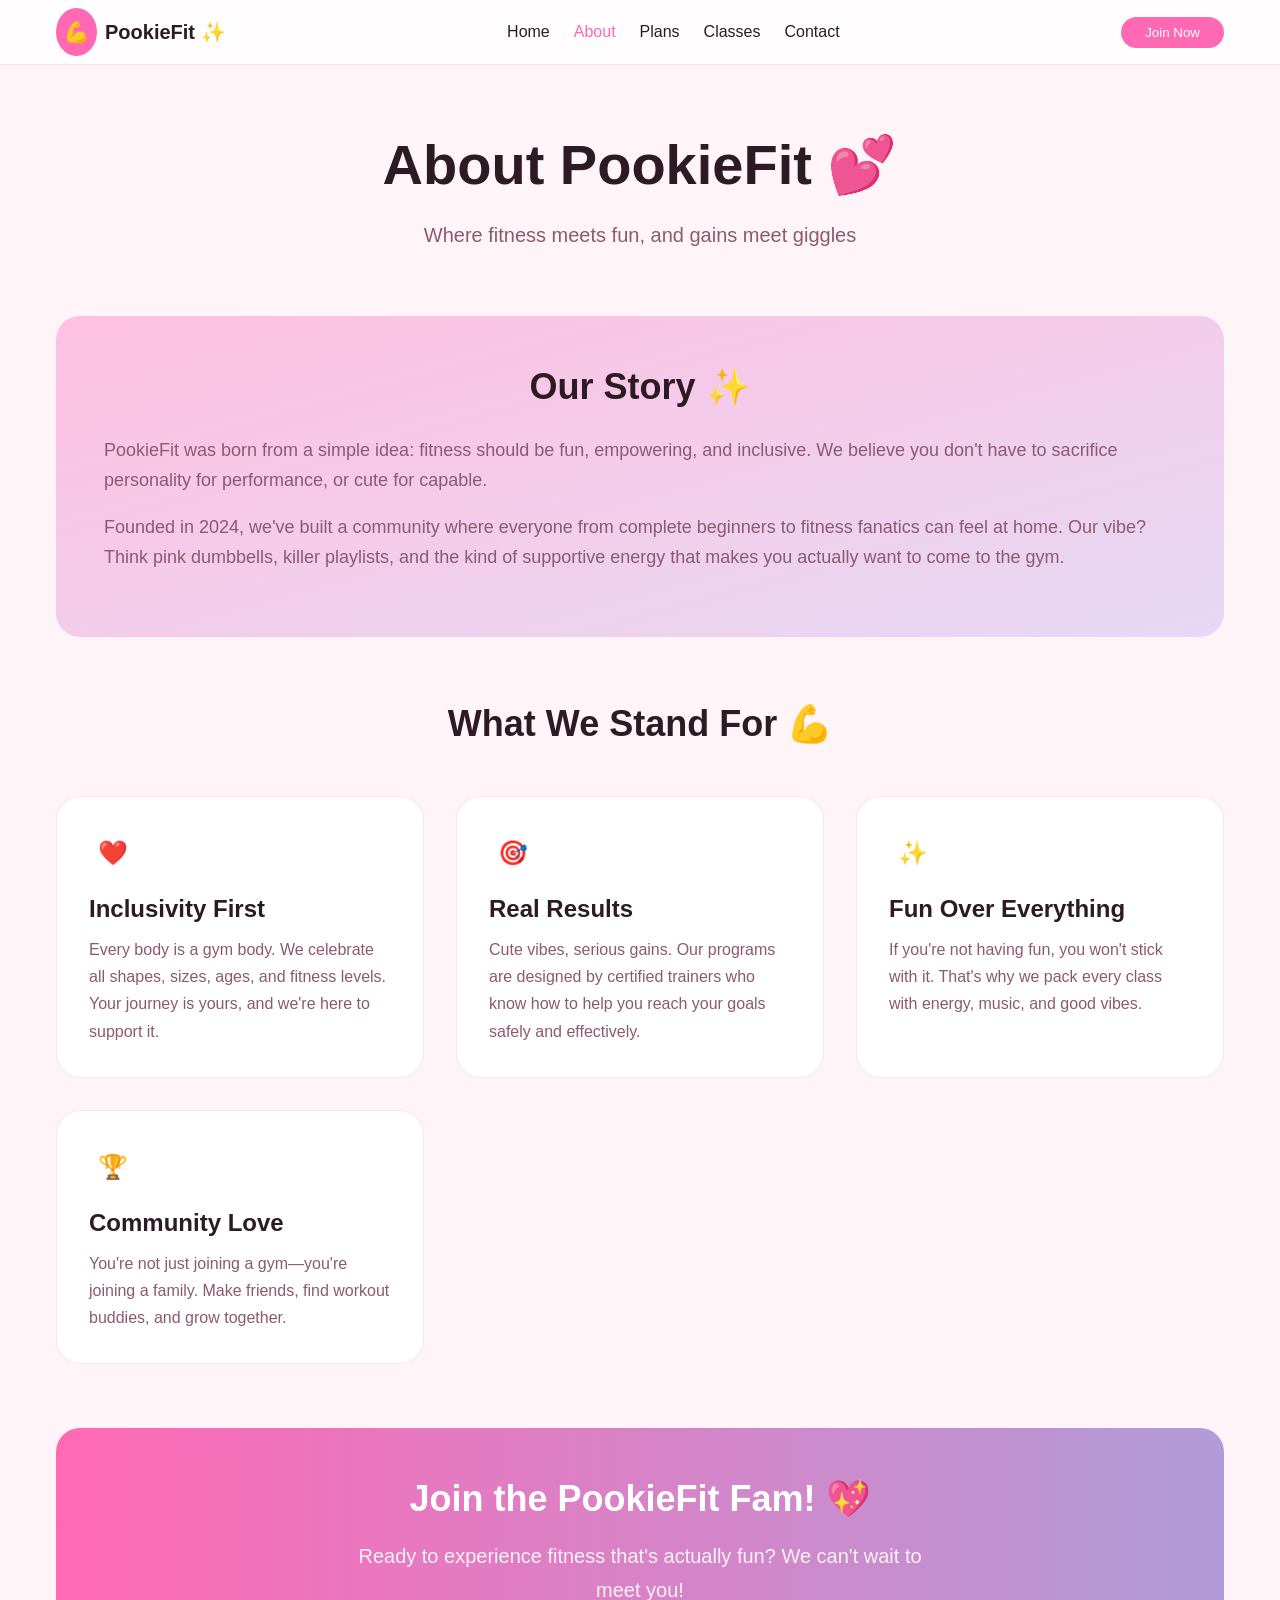
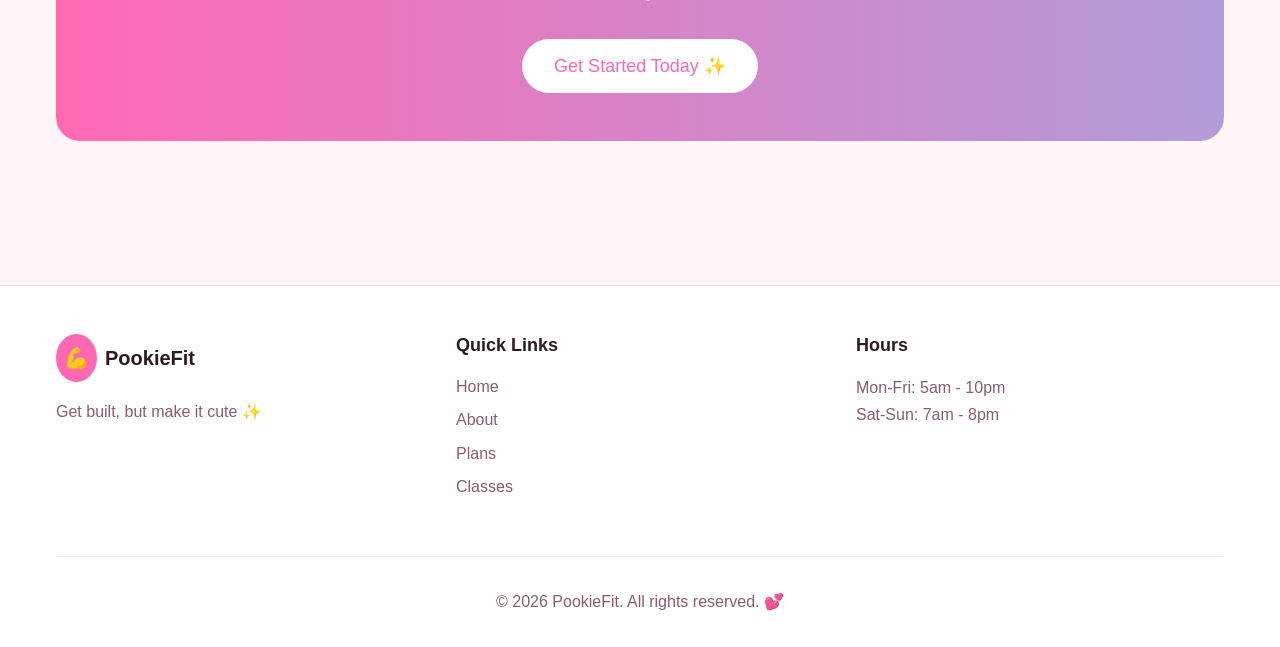
==== about.html @ 184f2e8b "Add files via upload" ====
<!DOCTYPE html>
<html lang="en">
    <head>
        <meta charset="UTF-8">
        <meta name="viewport" content="width=device-width, initial-scale=1.0">
        <title>About - PookieFit</title>
        <link rel="stylesheet" href="css/styles.css">
        <script src="js/scripts.js" defer></script>
    </head>
    <body>
        <nav class="navbar">
            <div class="nav-container">
                <div class="nav-header">
                    <a href="index.html" class="logo">
                        <div class="logo-icon">💪</div>
                        <span class="logo-text">PookieFit <span
                                class="sparkle">✨</span></span>
                    </a>

                    <div class="nav-links desktop-nav">
                        <a href="index.html">Home</a>
                        <a href="about.html" class="active">About</a>
                        <a href="plans.html">Plans</a>
                        <a href="classes.html">Classes</a>
                        <a href="contact.html">Contact</a>
                    </div>

                    <button class="cta-button">Join Now</button>
                </div>

                <div class="nav-links mobile-nav">
                    <a href="index.html">Home</a>
                    <a href="about.html" class="active">About</a>
                    <a href="plans.html">Plans</a>
                    <a href="classes.html">Classes</a>
                    <a href="contact.html">Contact</a>
                </div>
            </div>
        </nav>

        <main class="page-content">
            <div class="container">
                <div class="page-header">
                    <h1>About PookieFit 💕</h1>
                    <p class="page-subtitle">Where fitness meets fun, and gains
                        meet giggles</p>
                </div>

                <section class="story-section">
                    <div class="story-card">
                        <h2>Our Story ✨</h2>
                        <p>PookieFit was born from a simple idea: fitness should
                            be fun, empowering, and inclusive. We believe you
                            don't have to sacrifice personality for performance,
                            or cute for capable.</p>
                        <p>Founded in 2024, we've built a community where
                            everyone from complete beginners to fitness fanatics
                            can feel at home. Our vibe? Think pink dumbbells,
                            killer playlists, and the kind of supportive energy
                            that makes you actually want to come to the gym.</p>
                    </div>
                </section>

                <section class="values-section">
                    <h2 class="section-title">What We Stand For 💪</h2>
                    <div class="values-grid">
                        <div class="value-card">
                            <div class="value-icon pink">❤️</div>
                            <h3>Inclusivity First</h3>
                            <p>Every body is a gym body. We celebrate all
                                shapes, sizes, ages, and fitness levels. Your
                                journey is yours, and we're here to support
                                it.</p>
                        </div>

                        <div class="value-card">
                            <div class="value-icon purple">🎯</div>
                            <h3>Real Results</h3>
                            <p>Cute vibes, serious gains. Our programs are
                                designed by certified trainers who know how to
                                help you reach your goals safely and
                                effectively.</p>
                        </div>

                        <div class="value-card">
                            <div class="value-icon pink">✨</div>
                            <h3>Fun Over Everything</h3>
                            <p>If you're not having fun, you won't stick with
                                it. That's why we pack every class with energy,
                                music, and good vibes.</p>
                        </div>

                        <div class="value-card">
                            <div class="value-icon purple">🏆</div>
                            <h3>Community Love</h3>
                            <p>You're not just joining a gym—you're joining a
                                family. Make friends, find workout buddies, and
                                grow together.</p>
                        </div>
                    </div>
                </section>

                <section class="cta-banner">
                    <h2>Join the PookieFit Fam! 💖</h2>
                    <p>Ready to experience fitness that's actually fun? We can't
                        wait to meet you!</p>
                    <button class="btn-white">Get Started Today ✨</button>
                </section>
            </div>
        </main>

        <footer class="footer">
            <div class="container">
                <div class="footer-grid">
                    <div class="footer-col">
                        <div class="footer-logo">
                            <div class="logo-icon">💪</div>
                            <span class="logo-text">PookieFit</span>
                        </div>
                        <p>Get built, but make it cute ✨</p>
                    </div>

                    <div class="footer-col">
                        <h4>Quick Links</h4>
                        <a href="index.html">Home</a>
                        <a href="about.html">About</a>
                        <a href="plans.html">Plans</a>
                        <a href="classes.html">Classes</a>
                    </div>

                    <div class="footer-col">
                        <h4>Hours</h4>
                        <p>Mon-Fri: 5am - 10pm</p>
                        <p>Sat-Sun: 7am - 8pm</p>
                    </div>
                </div>

                <div class="footer-bottom">
                    © 2026 PookieFit. All rights reserved. 💕
                </div>
            </div>
        </footer>

        <script src="script.js"></script>
    </body>
</html>
---- css/styles.css ----
/* Reset and Base Styles */
* {
    margin: 0;
    padding: 0;
    box-sizing: border-box;
}

body {
    font-family: -apple-system, BlinkMacSystemFont, 'Segoe UI', Roboto, 'Helvetica Neue', Arial, sans-serif;
    background-color: #fff5f9;
    color: #2d1b23;
    line-height: 1.6;
}

h1, h2, h3, h4 {
    font-weight: 600;
    line-height: 1.3;
}

h1 {
    font-size: 3rem;
}

h2 {
    font-size: 2.25rem;
}

h3 {
    font-size: 1.5rem;
}

h4 {
    font-size: 1.125rem;
}

p {
    line-height: 1.7;
}

.container {
    max-width: 1200px;
    margin: 0 auto;
    padding: 0 1rem;
}

/* Navigation */
.navbar {
    background: rgba(255, 255, 255, 0.8);
    backdrop-filter: blur(10px);
    border-bottom: 1px solid rgba(255, 105, 180, 0.2);
    position: sticky;
    top: 0;
    z-index: 1000;
}

.nav-container {
    max-width: 1200px;
    margin: 0 auto;
    padding: 0 1rem;
}

.nav-header {
    display: flex;
    justify-content: space-between;
    align-items: center;
    height: 4rem;
}

.logo {
    display: flex;
    align-items: center;
    gap: 0.5rem;
    text-decoration: none;
    color: #2d1b23;
}

.logo-icon {
    background: #ff69b4;
    padding: 0.5rem;
    border-radius: 50%;
    font-size: 1.25rem;
}

.logo-text {
    font-weight: 700;
    font-size: 1.25rem;
}

.sparkle {
    color: #ff69b4;
}

.nav-links {
    display: flex;
    gap: 1.5rem;
}

.nav-links a {
    text-decoration: none;
    color: #2d1b23;
    transition: color 0.3s ease;
    font-weight: 500;
}

.nav-links a:hover,
.nav-links a.active {
    color: #ff69b4;
}

.desktop-nav {
    display: none;
}

.mobile-nav {
    padding-bottom: 0.75rem;
    overflow-x: auto;
}

.mobile-nav a {
    white-space: nowrap;
}

.cta-button {
    background: #ff69b4;
    color: white;
    border: none;
    padding: 0.5rem 1.5rem;
    border-radius: 50px;
    cursor: pointer;
    font-weight: 500;
    transition: all 0.3s ease;
}

.cta-button:hover {
    transform: translateY(-2px) scale(1.05);
    box-shadow: 0 8px 20px rgba(255, 105, 180, 0.4);
}

/* Hero Section */
.hero {
    background: linear-gradient(to bottom right, #ffc0cb, #ffd4e5, #e6d9f5);
    padding: 5rem 1rem;
    text-align: center;
}

.hero-content {
    max-width: 800px;
    margin: 0 auto;
}

.hero-title {
    font-size: 3rem;
    margin-bottom: 1.5rem;
    display: flex;
    align-items: center;
    justify-content: center;
    gap: 1rem;
    flex-wrap: wrap;
}

.hero-subtitle {
    font-size: 1.25rem;
    color: #8b5a6f;
    margin-bottom: 2rem;
}

.hero-buttons {
    display: flex;
    gap: 1rem;
    justify-content: center;
    flex-wrap: wrap;
}

/* Buttons */
.btn-primary {
    background: #ff69b4;
    color: white;
    padding: 1rem 2rem;
    border-radius: 50px;
    text-decoration: none;
    font-weight: 500;
    font-size: 1.125rem;
    transition: all 0.3s ease;
    border: none;
    cursor: pointer;
    display: inline-block;
}

.btn-primary:hover {
    transform: translateY(-3px);
    box-shadow: 0 10px 25px rgba(255, 105, 180, 0.35);
}

.btn-secondary {
    background: white;
    color: #2d1b23;
    padding: 1rem 2rem;
    border-radius: 50px;
    text-decoration: none;
    font-weight: 500;
    font-size: 1.125rem;
    border: 2px solid #ff69b4;
    transition: all 0.3s ease;
    cursor: pointer;
    display: inline-block;
}

.btn-secondary:hover {
    background-color: #fff0f7;
    transform: translateY(-2px);
    box-shadow: 0 6px 15px rgba(255, 105, 180, 0.2);
}

.btn-white {
    background: white;
    color: #ff69b4;
    padding: 1rem 2rem;
    border-radius: 50px;
    border: none;
    font-weight: 500;
    font-size: 1.125rem;
    cursor: pointer;
    transition: all 0.3s ease;
}

.btn-white:hover {
    background-color: #fff0f7;
    transform: translateY(-2px);
    box-shadow: 0 8px 20px rgba(255, 255, 255, 0.35);
}

/* Features Section */
.features {
    padding: 4rem 1rem;
}

.section-title {
    text-align: center;
    margin-bottom: 3rem;
}

.features-grid {
    display: grid;
    grid-template-columns: repeat(auto-fit, minmax(280px, 1fr));
    gap: 2rem;
}

.feature-card {
    background: white;
    padding: 2rem;
    border-radius: 1.5rem;
    border: 1px solid rgba(255, 105, 180, 0.2);
    text-align: center;
    transition: all 0.3s ease;
}

.feature-card:hover {
    transform: translateY(-6px);
    box-shadow: 0 12px 30px rgba(255, 105, 180, 0.2);
}

.feature-icon {
    width: 4rem;
    height: 4rem;
    border-radius: 50%;
    display: flex;
    align-items: center;
    justify-content: center;
    margin: 0 auto 1rem;
    font-size: 2rem;
}

.feature-icon.pink {
    background: #ffc0e0;
}

.feature-icon.purple {
    background: #e6d9f5;
}

.feature-card h3 {
    margin-bottom: 0.75rem;
}

.feature-card p {
    color: #8b5a6f;
}

/* CTA Section */
.cta-section {
    background: linear-gradient(to right, #ff69b4, #b19cd9);
    padding: 4rem 1rem;
    text-align: center;
    color: white;
}

.cta-content {
    max-width: 800px;
    margin: 0 auto;
}

.cta-content h2 {
    color: white;
    margin-bottom: 1.5rem;
}

.cta-content p {
    font-size: 1.25rem;
    color: #fff0f7;
    margin-bottom: 2rem;
}

/* Footer */
.footer {
    background: white;
    border-top: 1px solid rgba(255, 105, 180, 0.2);
    margin-top: 5rem;
}

.footer-grid {
    display: grid;
    grid-template-columns: repeat(auto-fit, minmax(200px, 1fr));
    gap: 2rem;
    padding: 3rem 0;
}

.footer-col h4 {
    margin-bottom: 1rem;
}

.footer-col a {
    display: block;
    color: #8b5a6f;
    text-decoration: none;
    margin-bottom: 0.5rem;
    transition: color 0.3s ease;
}

.footer-col a:hover {
    color: #ff69b4;
}

.footer-col p {
    color: #8b5a6f;
}

.footer-logo {
    display: flex;
    align-items: center;
    gap: 0.5rem;
    margin-bottom: 1rem;
}

.footer-bottom {
    border-top: 1px solid rgba(255, 105, 180, 0.2);
    padding: 2rem 0;
    text-align: center;
    color: #8b5a6f;
}

/* Page Content */
.page-content {
    padding: 4rem 1rem;
}

.page-header {
    text-align: center;
    margin-bottom: 4rem;
}

.page-subtitle {
    font-size: 1.25rem;
    color: #8b5a6f;
    max-width: 600px;
    margin: 1rem auto 0;
}

/* About Page */
.story-section {
    margin-bottom: 4rem;
}

.story-card {
    background: linear-gradient(to bottom right, #ffc0e0, #e6d9f5);
    padding: 3rem;
    border-radius: 1.5rem;
}

.story-card h2 {
    margin-bottom: 1.5rem;
    text-align: center;
}

.story-card p {
    font-size: 1.125rem;
    color: #8b5a6f;
    margin-bottom: 1rem;
}

.values-section {
    margin-bottom: 4rem;
}

.values-grid {
    display: grid;
    grid-template-columns: repeat(auto-fit, minmax(280px, 1fr));
    gap: 2rem;
}

.value-card {
    background: white;
    padding: 2rem;
    border-radius: 1.5rem;
    border: 1px solid rgba(255, 105, 180, 0.2);
    transition: all 0.3s ease;
}

.value-card:hover {
    transform: translateY(-6px);
    box-shadow: 0 12px 30px rgba(255, 105, 180, 0.18);
}

.value-icon {
    width: 3rem;
    height: 3rem;
    border-radius: 50%;
    display: flex;
    align-items: center;
    justify-content: center;
    margin-bottom: 1rem;
    font-size: 1.5rem;
}

.value-card h3 {
    margin-bottom: 0.75rem;
}

.value-card p {
    color: #8b5a6f;
}

.cta-banner {
    background: linear-gradient(to right, #ff69b4, #b19cd9);
    padding: 3rem;
    border-radius: 1.5rem;
    text-align: center;
    color: white;
}

.cta-banner h2 {
    color: white;
    margin-bottom: 1rem;
}

.cta-banner p {
    font-size: 1.25rem;
    color: #fff0f7;
    margin-bottom: 2rem;
    max-width: 600px;
    margin-left: auto;
    margin-right: auto;
}

/* Plans Page */
.plans-grid {
    display: grid;
    grid-template-columns: repeat(auto-fit, minmax(300px, 1fr));
    gap: 2rem;
    margin-bottom: 4rem;
}

.plan-card {
    background: white;
    border-radius: 1.5rem;
    border: 2px solid rgba(255, 105, 180, 0.2);
    overflow: hidden;
    transition: all 0.3s ease;
}

.plan-card:hover {
    transform: translateY(-8px) scale(1.03);
    box-shadow: 0 14px 35px rgba(255, 105, 180, 0.25);
}

.plan-card.popular {
    border-color: #ff69b4;
    box-shadow: 0 10px 30px rgba(255, 105, 180, 0.3);
}

.popular-badge {
    background: linear-gradient(to right, #ff69b4, #b19cd9);
    color: white;
    text-align: center;
    padding: 0.5rem;
}

.plan-header {
    padding: 2rem;
}

.plan-icon {
    width: 4rem;
    height: 4rem;
    border-radius: 1rem;
    display: flex;
    align-items: center;
    justify-content: center;
    margin-bottom: 1rem;
    font-size: 2rem;
    color: white;
}

.pink-gradient {
    background: linear-gradient(to bottom right, #ffc0cb, #ffd4e5);
}

.primary-gradient {
    background: linear-gradient(to right, #ff69b4, #b19cd9);
}

.purple-gradient {
    background: linear-gradient(to bottom right, #d8bfd8, #b19cd9);
}

.plan-price {
    margin-bottom: 1.5rem;
}

.price {
    font-size: 2.5rem;
}

.period {
    color: #8b5a6f;
    margin-left: 0.5rem;
}

.plan-features {
    list-style: none;
    padding: 0 2rem 2rem;
}

.plan-features li {
    display: flex;
    align-items: flex-start;
    gap: 0.75rem;
    margin-bottom: 0.75rem;
    color: #8b5a6f;
}

.check {
    background: #ffc0e0;
    color: #ff69b4;
    border-radius: 50%;
    width: 1.25rem;
    height: 1.25rem;
    display: flex;
    align-items: center;
    justify-content: center;
    flex-shrink: 0;
    margin-top: 0.125rem;
}

.plan-button {
    width: calc(100% - 4rem);
    margin: 0 2rem 2rem;
    padding: 0.75rem;
    border-radius: 50px;
    border: none;
    background: #ffc0e0;
    color: #ff69b4;
    font-weight: 500;
    cursor: pointer;
    transition: all 0.3s ease;
}

.plan-button:hover {
    background-color: #ffb3d9;
    transform: scale(1.05);
    box-shadow: 0 8px 20px rgba(255, 105, 180, 0.3);
}

.plan-button.primary {
    background: linear-gradient(to right, #ff69b4, #b19cd9);
    color: white;
}

.plan-button.primary:hover {
    opacity: 0.95;
}

.help-section {
    background: linear-gradient(to bottom right, #fff0f7, #f3e6ff);
    padding: 3rem;
    border-radius: 1.5rem;
    text-align: center;
}

.help-section h2 {
    margin-bottom: 1.5rem;
}

.help-section p {
    font-size: 1.125rem;
    color: #8b5a6f;
    max-width: 700px;
    margin: 0 auto 2rem;
}

.help-buttons {
    display: flex;
    gap: 1rem;
    justify-content: center;
    flex-wrap: wrap;
}

/* Classes Page */
.classes-grid {
    display: grid;
    grid-template-columns: repeat(auto-fit, minmax(320px, 1fr));
    gap: 2rem;
    margin-bottom: 4rem;
}

.class-card {
    background: white;
    border-radius: 1.5rem;
    border: 1px solid rgba(255, 105, 180, 0.2);
    overflow: hidden;
    transition: all 0.3s ease;
}

.class-card:hover {
    transform: translateY(-8px);
    box-shadow: 0 12px 30px rgba(255, 105, 180, 0.22);
}

.class-header {
    padding: 2rem;
    text-align: center;
}

.class-icon {
    width: 4rem;
    height: 4rem;
    border-radius: 50%;
    display: flex;
    align-items: center;
    justify-content: center;
    margin: 0 auto 1rem;
    font-size: 2rem;
    background: rgba(255, 255, 255, 0.5);
}

.orange-gradient {
    background: linear-gradient(to bottom right, #ffc0cb, #ffb347);
}

.pink-purple-gradient {
    background: linear-gradient(to bottom right, #ff85c3, #d8bfd8);
}

.green-gradient {
    background: linear-gradient(to bottom right, #98fb98, #7fffd4);
}

.yellow-gradient {
    background: linear-gradient(to bottom right, #fffacd, #ffd700);
}

.class-body {
    padding: 0 1.5rem 1.5rem;
}

.class-meta {
    display: flex;
    justify-content: space-between;
    align-items: center;
    margin-bottom: 1rem;
}

.instructor {
    color: #8b5a6f;
    font-size: 0.875rem;
}

.badge {
    background: #ffc0e0;
    color: #ff69b4;
    padding: 0.25rem 0.75rem;
    border-radius: 50px;
    font-size: 0.875rem;
}

.class-body p {
    color: #8b5a6f;
    margin-bottom: 1rem;
}

.class-schedule {
    border-top: 1px solid rgba(255, 105, 180, 0.2);
    padding-top: 1rem;
    margin-bottom: 1.5rem;
}

.class-schedule p {
    font-size: 0.875rem;
    margin-bottom: 0.5rem;
}

.schedule-tags {
    display: flex;
    flex-wrap: wrap;
    gap: 0.5rem;
}

.schedule-tags span {
    background: #fff0f7;
    color: #ff69b4;
    padding: 0.25rem 0.75rem;
    border-radius: 50px;
    font-size: 0.875rem;
}

.class-button {
    width: 100%;
    background: linear-gradient(to right, #ff69b4, #b19cd9);
    color: white;
    padding: 0.75rem;
    border-radius: 50px;
    border: none;
    font-weight: 500;
    cursor: pointer;
    transition: all 0.3s ease;
}

.class-button:hover {
    transform: translateY(-2px);
    box-shadow: 0 8px 20px rgba(255, 105, 180, 0.3);
}

/* Contact Page */
.contact-grid {
    display: grid;
    grid-template-columns: repeat(auto-fit, minmax(400px, 1fr));
    gap: 3rem;
    margin-bottom: 4rem;
}

.contact-form-section h2,
.contact-info-section h2 {
    margin-bottom: 2rem;
}

.contact-form {
    display: flex;
    flex-direction: column;
    gap: 1.5rem;
}

.form-group {
    display: flex;
    flex-direction: column;
    gap: 0.5rem;
}

.form-group label {
    font-weight: 500;
}

.form-group input,
.form-group select,
.form-group textarea {
    padding: 0.75rem 1rem;
    border-radius: 0.75rem;
    border: 1px solid rgba(255, 105, 180, 0.2);
    background: #fff0f7;
    font-family: inherit;
    font-size: 1rem;
}

.form-group input:focus,
.form-group select:focus,
.form-group textarea:focus {
    outline: none;
    border-color: #ff69b4;
    box-shadow: 0 0 0 3px rgba(255, 105, 180, 0.1);
}

.form-group textarea {
    resize: none;
}

.submit-button {
    width: 100%;
    background: linear-gradient(to right, #ff69b4, #b19cd9);
    color: white;
    padding: 1rem;
    border-radius: 50px;
    border: none;
    font-weight: 500;
    font-size: 1.125rem;
    cursor: pointer;
    transition: all 0.3s ease;
}

.submit-button:hover {
    transform: translateY(-2px);
    box-shadow: 0 10px 25px rgba(177, 156, 217, 0.4);
}

.info-cards {
    display: flex;
    flex-direction: column;
    gap: 1.5rem;
    margin-bottom: 2rem;
}

.info-card {
    background: white;
    padding: 1.5rem;
    border-radius: 1rem;
    border: 1px solid rgba(255, 105, 180, 0.2);
    display: flex;
    gap: 1rem;
    transition: all 0.3s ease;
}

.info-card:hover {
    transform: translateY(-4px);
    box-shadow: 0 10px 25px rgba(255, 105, 180, 0.15);
}

.info-icon {
    width: 3rem;
    height: 3rem;
    border-radius: 50%;
    display: flex;
    align-items: center;
    justify-content: center;
    font-size: 1.5rem;
    flex-shrink: 0;
}

.info-card h4 {
    margin-bottom: 0.5rem;
}

.info-card p {
    color: #8b5a6f;
}

.social-section {
    background: linear-gradient(to bottom right, #fff0f7, #f3e6ff);
    padding: 2rem;
    border-radius: 1rem;
}

.social-section h3 {
    margin-bottom: 1rem;
}

.social-section p {
    color: #8b5a6f;
    margin-bottom: 1.5rem;
}

.social-buttons {
    display: flex;
    gap: 1rem;
}

.social-btn {
    background: white;
    padding: 1rem;
    border-radius: 50px;
    border: 1px solid rgba(255, 105, 180, 0.2);
    cursor: pointer;
    transition: all 0.3s ease;
}

.social-btn:hover {
    background-color: #fff0f7;
    transform: translateY(-2px);
    box-shadow: 0 6px 15px rgba(255, 105, 180, 0.2);
}

/* Success Page Table */
table {
    width: 100%;
    border-collapse: collapse;
    margin: 2rem 0;
    background: white;
    border-radius: 1rem;
    overflow: hidden;
    border: 1px solid rgba(255, 105, 180, 0.2);
}

th,
td {
    padding: 1rem;
    text-align: left;
    border-bottom: 1px solid rgba(255, 105, 180, 0.2);
}

th {
    background: #ff69b4;
    color: white;
}

td {
    color: #2d1b23;
}

/* Responsive Design */
@media (min-width: 768px) {
    .desktop-nav {
        display: flex;
    }

    .mobile-nav {
        display: none;
    }

    .hero-title {
        font-size: 4.5rem;
    }

    h1 {
        font-size: 3.5rem;
    }
}

@media (max-width: 767px) {
    .hero-title {
        font-size: 2.5rem;
    }

    h1 {
        font-size: 2.5rem;
    }

    h2 {
        font-size: 1.875rem;
    }

    .contact-grid {
        grid-template-columns: 1fr;
    }
}
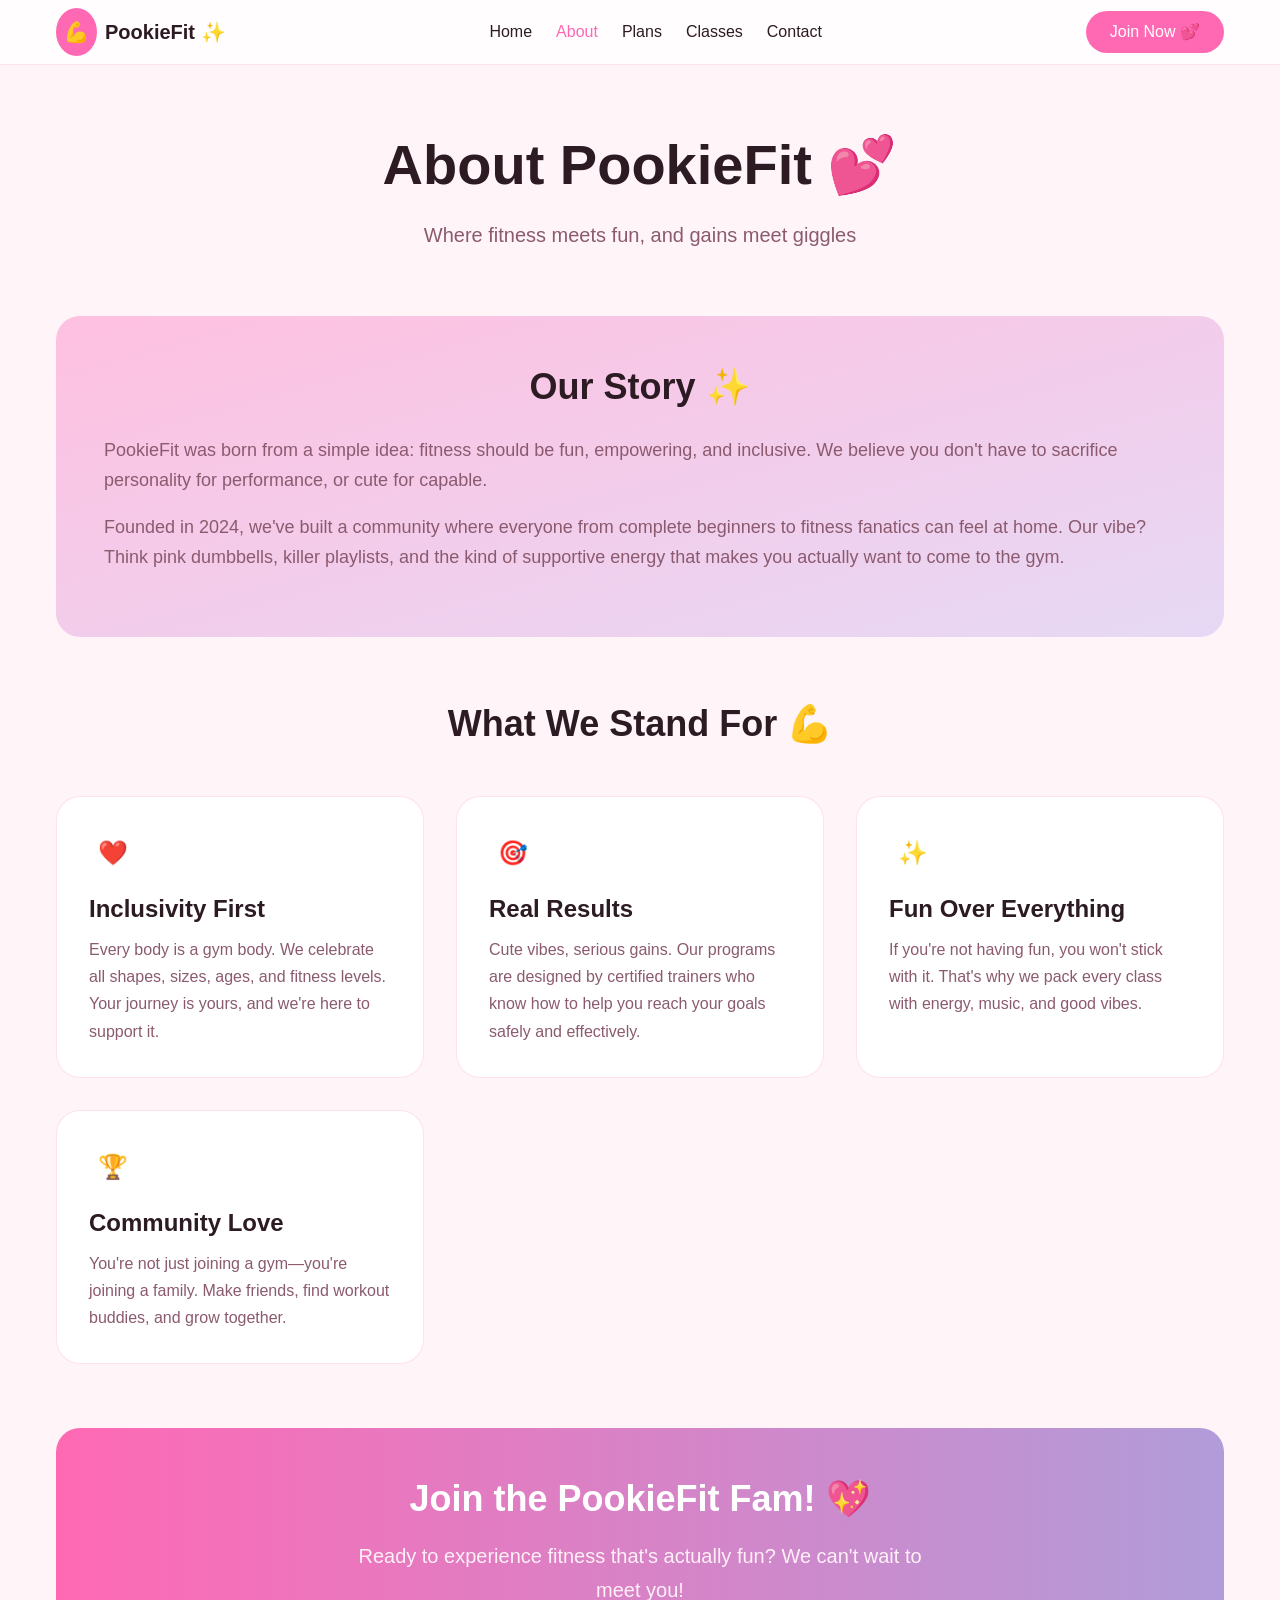
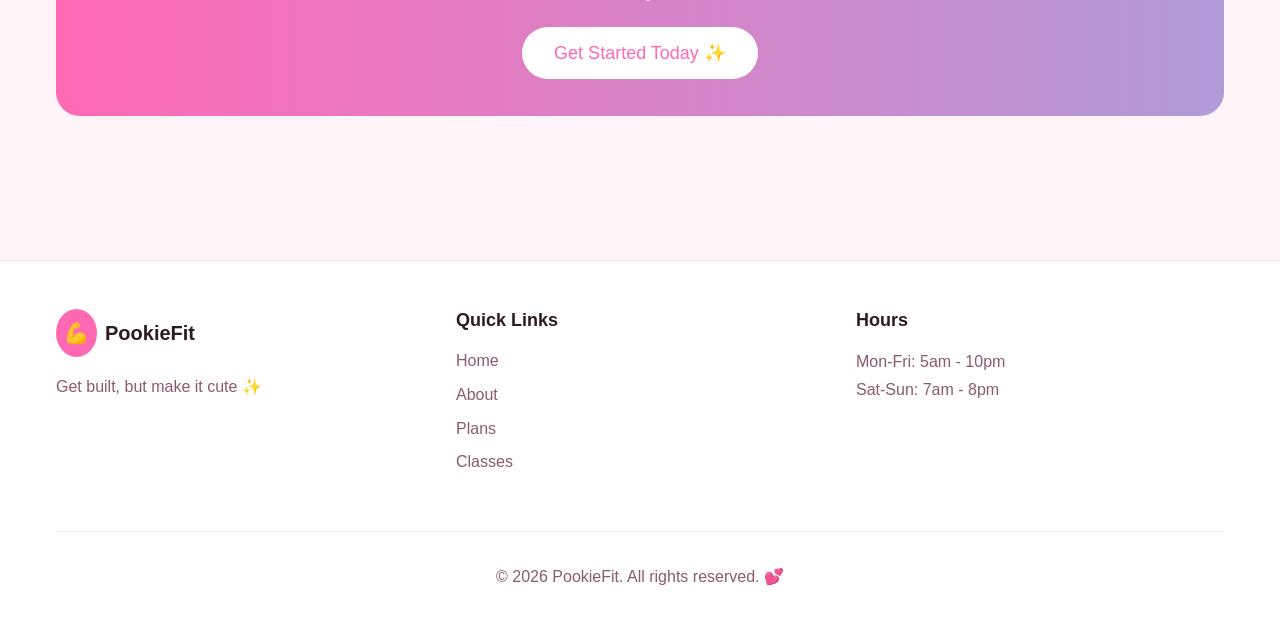
==== commit c29d7929: "Update about.html" ====
--- a/about.html
+++ b/about.html
@@ -25,7 +25,7 @@
                         <a href="contact.html">Contact</a>
                     </div>
 
-                    <button class="cta-button">Join Now</button>
+                    <a href="plans.html" class="cta-button">Join Now 💕</a>
                 </div>
 
                 <div class="nav-links mobile-nav">
@@ -104,7 +104,7 @@
                     <h2>Join the PookieFit Fam! 💖</h2>
                     <p>Ready to experience fitness that's actually fun? We can't
                         wait to meet you!</p>
-                    <button class="btn-white">Get Started Today ✨</button>
+                    <a href="plans.html" class="btn-white">Get Started Today ✨</a>
                 </section>
             </div>
         </main>
--- a/css/styles.css
+++ b/css/styles.css
@@ -129,6 +129,8 @@
     cursor: pointer;
     font-weight: 500;
     transition: all 0.3s ease;
+    display: inline-block;
+    text-decoration: none;
 }
 
 .cta-button:hover {
@@ -221,6 +223,7 @@
     font-size: 1.125rem;
     cursor: pointer;
     transition: all 0.3s ease;
+    text-decoration: none;
 }
 
 .btn-white:hover {
@@ -947,4 +950,4 @@
     .contact-grid {
         grid-template-columns: 1fr;
     }
-}+}
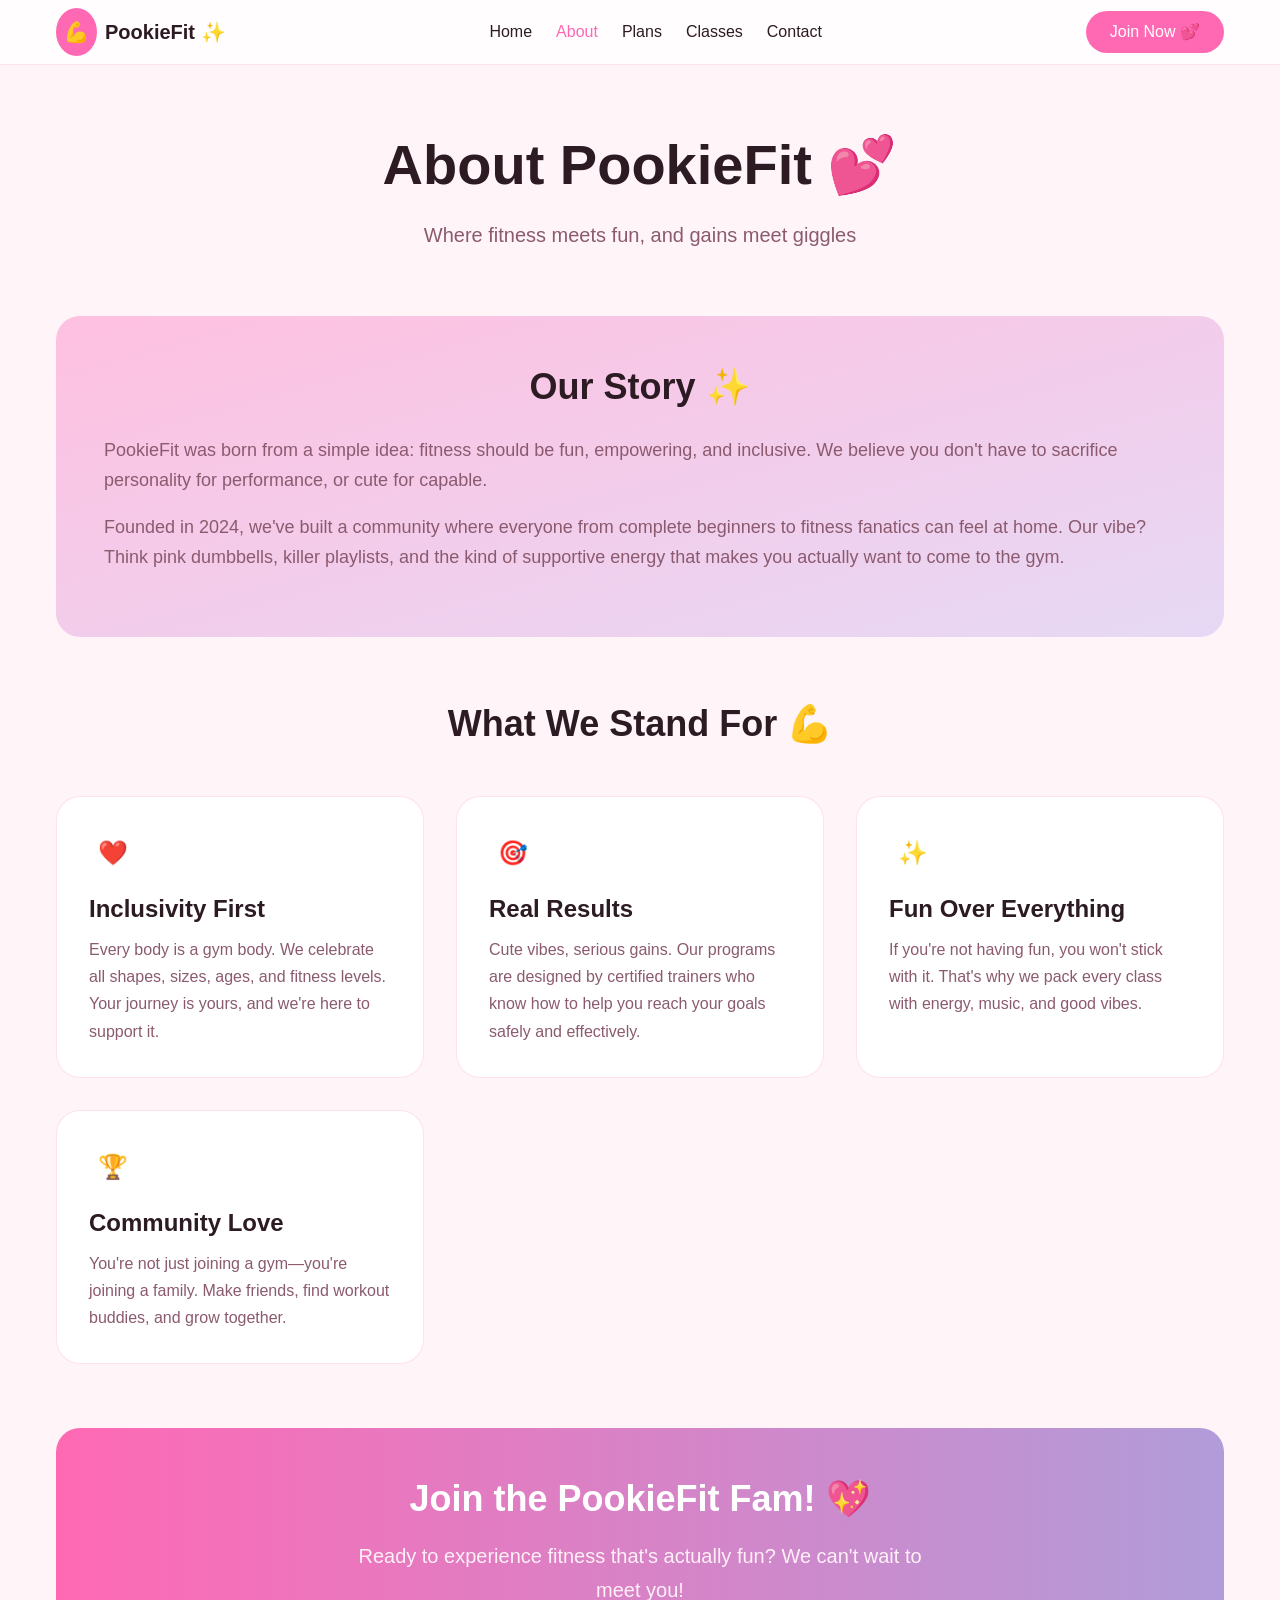
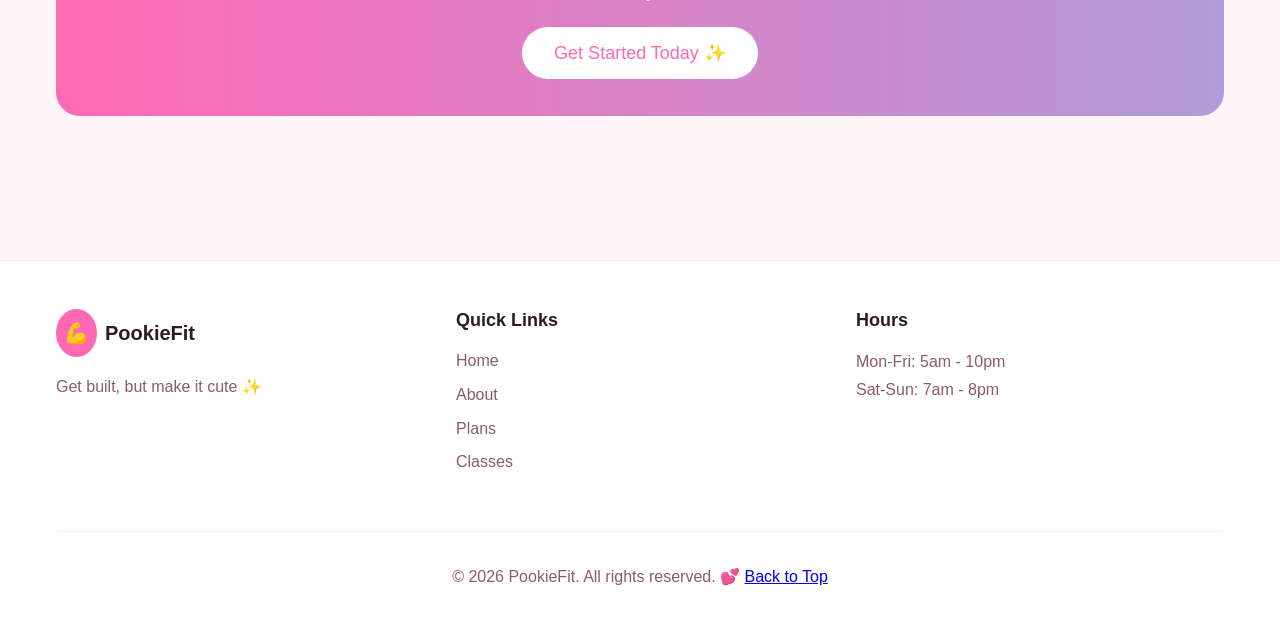
==== commit 89e81c09: "Update about.html" ====
--- a/about.html
+++ b/about.html
@@ -7,7 +7,8 @@
         <link rel="stylesheet" href="css/styles.css">
         <script src="js/scripts.js" defer></script>
     </head>
-    <body>
+    <body id="top">
+
         <nav class="navbar">
             <div class="nav-container">
                 <div class="nav-header">
@@ -136,11 +137,13 @@
                 </div>
 
                 <div class="footer-bottom">
-                    © 2026 PookieFit. All rights reserved. 💕
-                </div>
+    <span>© 2026 PookieFit. All rights reserved. 💕</span>
+    <a href="#top" class="back-to-top">Back to Top</a>
+</div>
+
             </div>
         </footer>
 
-        <script src="script.js"></script>
+        <script src="js/scripts.js"></script>
     </body>
 </html>
--- a/css/styles.css
+++ b/css/styles.css
@@ -186,6 +186,7 @@
     border: none;
     cursor: pointer;
     display: inline-block;
+    text-decoration: none;
 }
 
 .btn-primary:hover {
@@ -205,6 +206,7 @@
     transition: all 0.3s ease;
     cursor: pointer;
     display: inline-block;
+    text-decoration: none;
 }
 
 .btn-secondary:hover {
@@ -478,6 +480,8 @@
     border: 2px solid rgba(255, 105, 180, 0.2);
     overflow: hidden;
     transition: all 0.3s ease;
+    display: flex;
+    flex-direction: column;
 }
 
 .plan-card:hover {
@@ -541,6 +545,7 @@
 .plan-features {
     list-style: none;
     padding: 0 2rem 2rem;
+    flex-grow: 1;
 }
 
 .plan-features li {
@@ -566,7 +571,7 @@
 
 .plan-button {
     width: calc(100% - 4rem);
-    margin: 0 2rem 2rem;
+    margin: auto 2rem 2rem;
     padding: 0.75rem;
     border-radius: 50px;
     border: none;
@@ -575,6 +580,7 @@
     font-weight: 500;
     cursor: pointer;
     transition: all 0.3s ease;
+    text-decoration: none;
 }
 
 .plan-button:hover {
@@ -586,6 +592,7 @@
 .plan-button.primary {
     background: linear-gradient(to right, #ff69b4, #b19cd9);
     color: white;
+    text-decoration: none;
 }
 
 .plan-button.primary:hover {
@@ -735,6 +742,7 @@
     font-weight: 500;
     cursor: pointer;
     transition: all 0.3s ease;
+    text-decoration: none;
 }
 
 .class-button:hover {
@@ -805,6 +813,7 @@
     font-size: 1.125rem;
     cursor: pointer;
     transition: all 0.3s ease;
+    text-decoration: none;
 }
 
 .submit-button:hover {
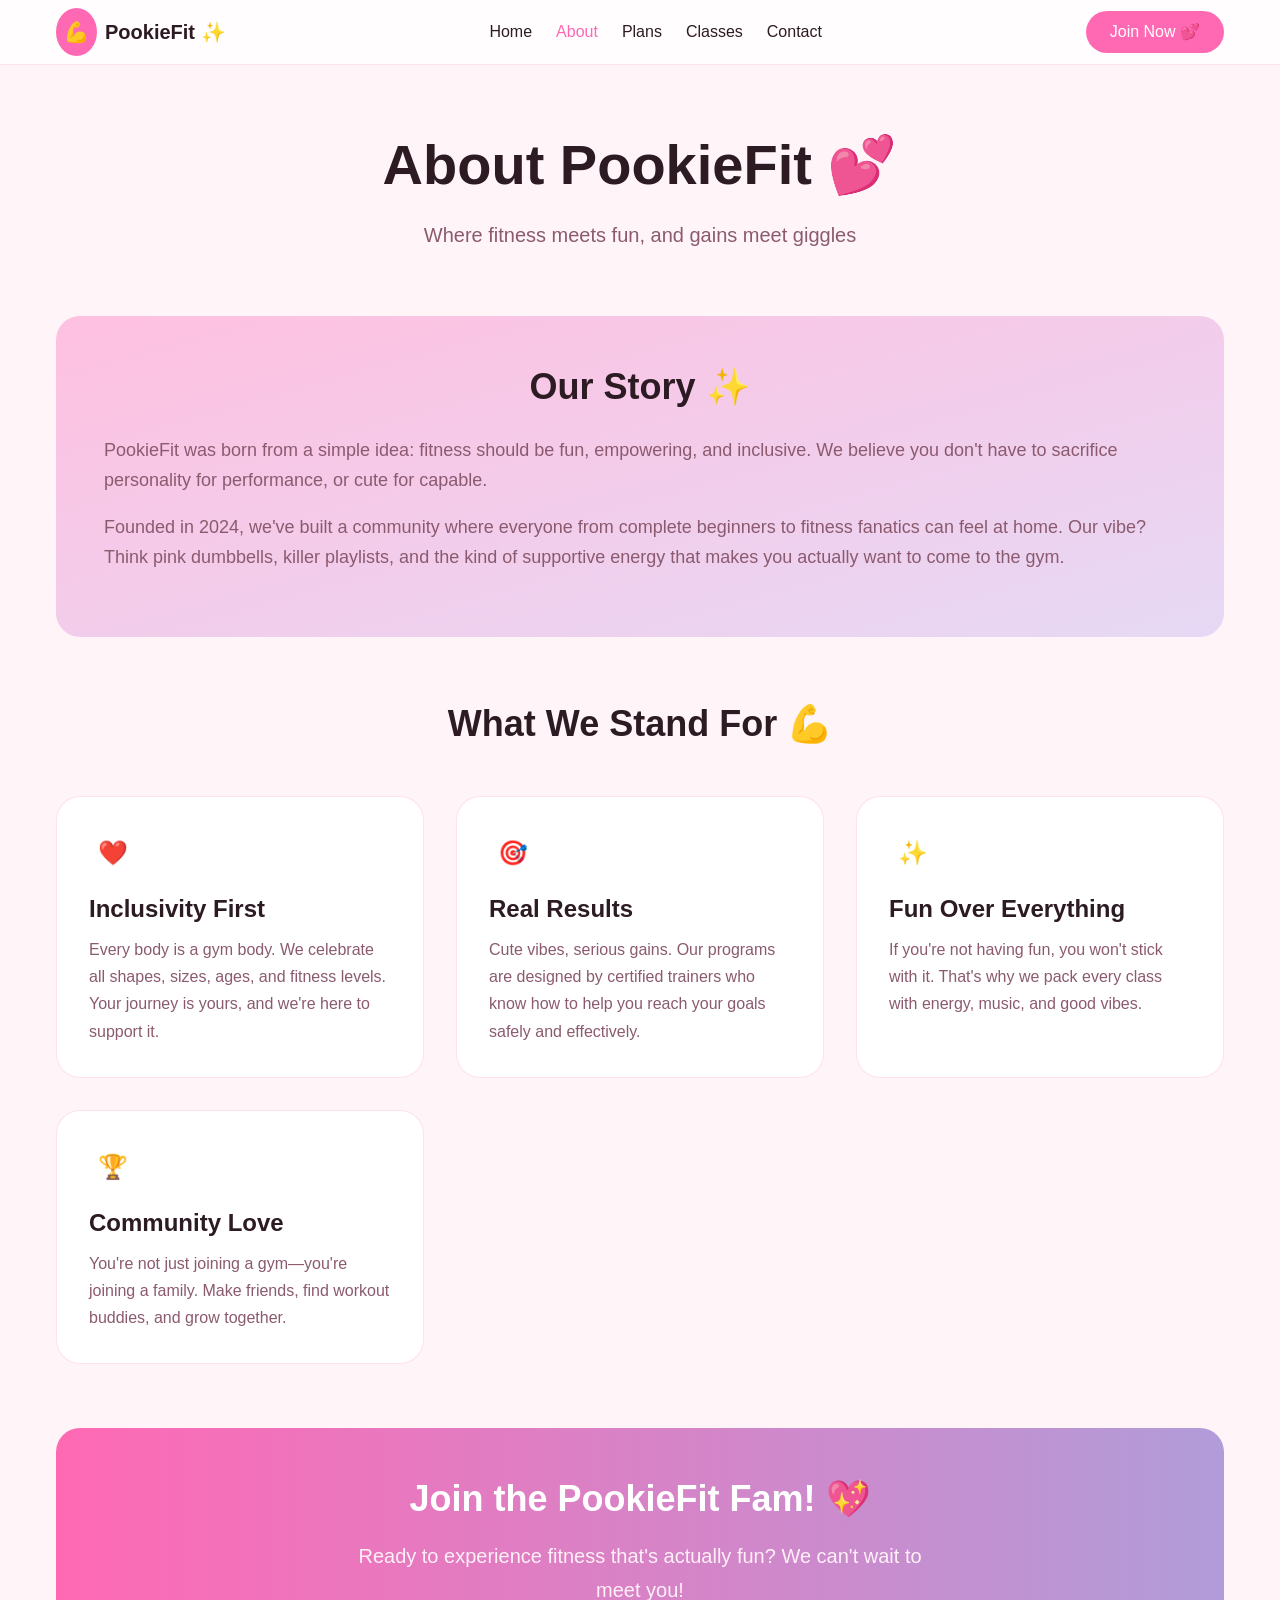
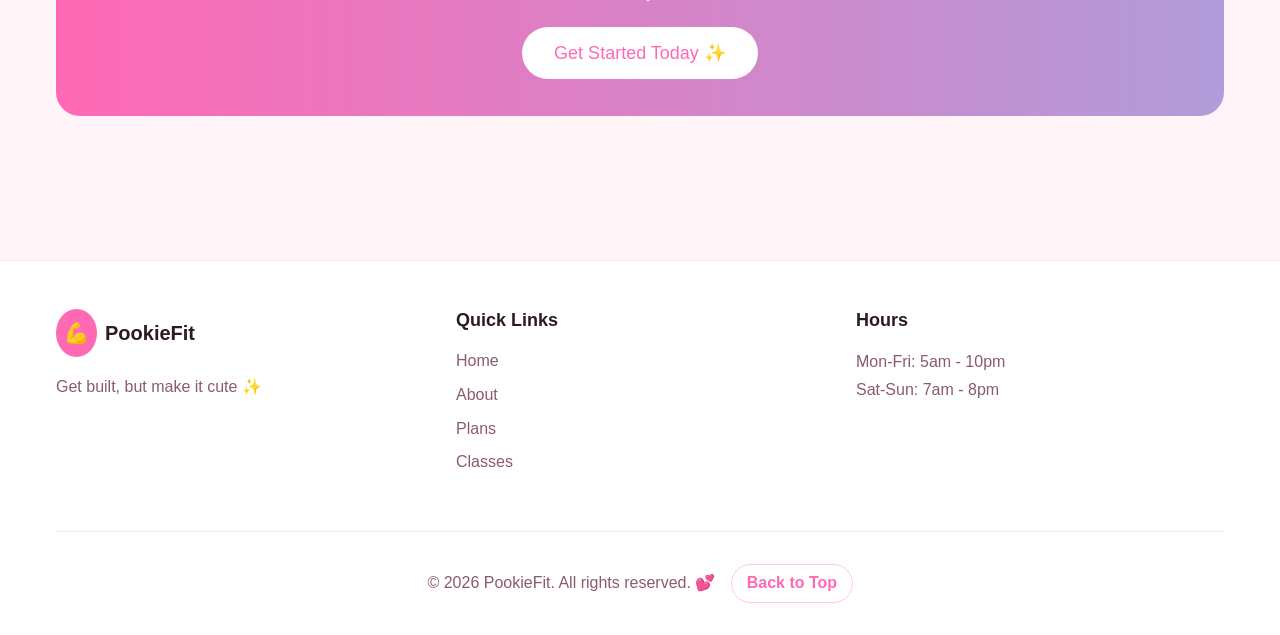
==== commit 70d6a733: "Update about.html" ====
--- a/about.html
+++ b/about.html
@@ -26,7 +26,7 @@
                         <a href="contact.html">Contact</a>
                     </div>
 
-                    <a href="plans.html" class="cta-button">Join Now 💕</a>
+                    <a href="contact.html" class="cta-button">Join Now 💕</a>
                 </div>
 
                 <div class="nav-links mobile-nav">
@@ -144,6 +144,5 @@
             </div>
         </footer>
 
-        <script src="js/scripts.js"></script>
     </body>
 </html>
--- a/css/styles.css
+++ b/css/styles.css
@@ -3,6 +3,9 @@
     margin: 0;
     padding: 0;
     box-sizing: border-box;
+}
+html {
+    scroll-behavior: smooth;
 }
 
 body {
@@ -359,9 +362,32 @@
 .footer-bottom {
     border-top: 1px solid rgba(255, 105, 180, 0.2);
     padding: 2rem 0;
-    text-align: center;
-    color: #8b5a6f;
-}
+    color: #8b5a6f;
+    display: flex;
+    align-items: center;
+    justify-content: center;
+    gap: 1rem;
+    flex-wrap: wrap;
+    text-align: center;
+}
+.back-to-top {
+    display: inline-flex;
+    align-items: center;
+    justify-content: center;
+    color: #ff69b4;
+    font-weight: 600;
+    text-decoration: none;
+    border: 1px solid rgba(255, 105, 180, 0.35);
+    border-radius: 50px;
+    padding: 0.35rem 0.9rem;
+    transition: all 0.3s ease;
+}
+
+.back-to-top:hover {
+    background: #fff0f7;
+    transform: translateY(-2px);
+}
+
 
 /* Page Content */
 .page-content {
